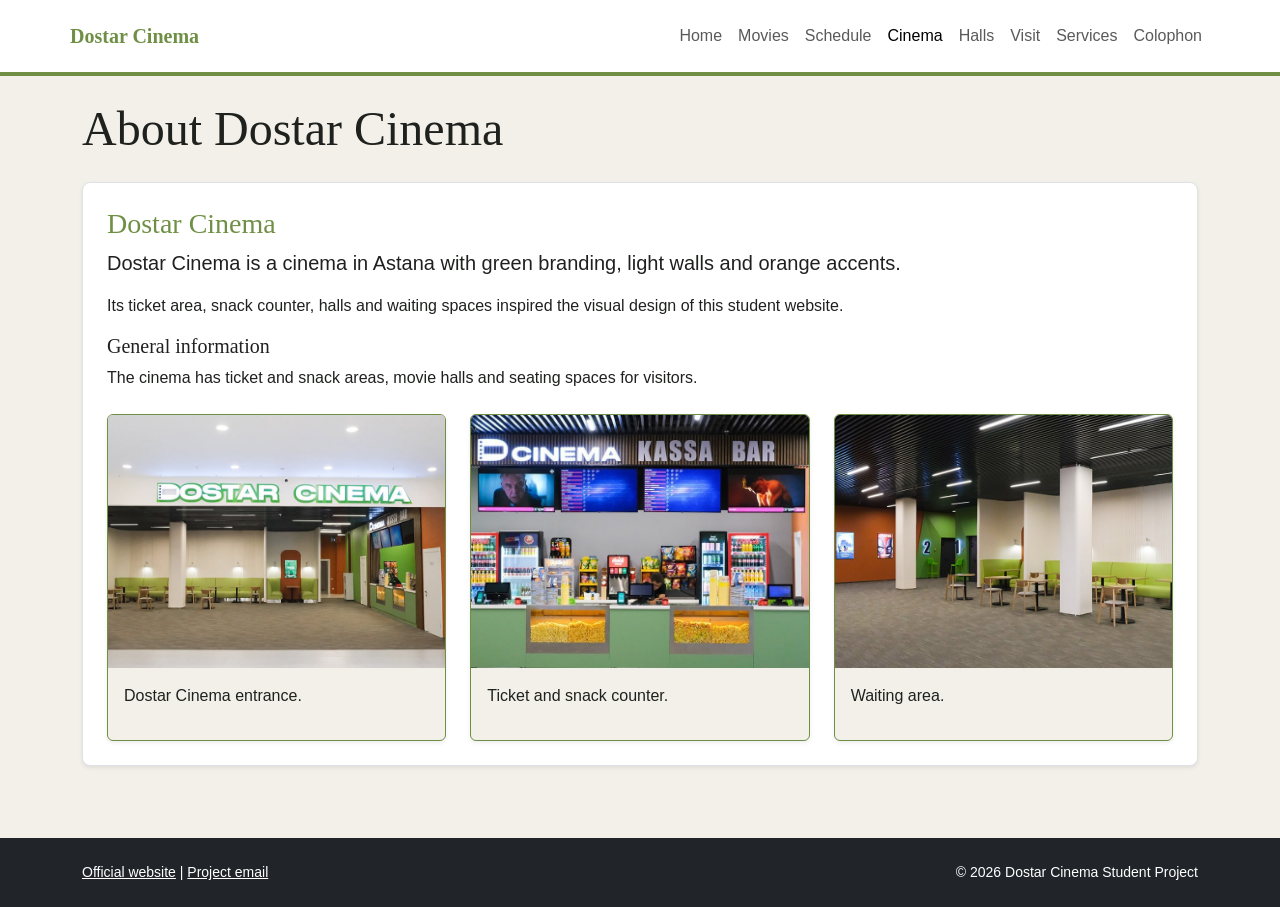
==== cinema.html @ bf2f7371 "Migrate Sandzhar pages to Bootstrap" ====
<!DOCTYPE html>
<html lang="en">
<head>
  <meta charset="UTF-8">
  <meta name="viewport" content="width=device-width, initial-scale=1.0">
  <meta name="description" content="Information about Dostar Cinema in Astana.">
  <meta name="author" content="Sandzhar">
  <title>Dostar Cinema - Cinema</title>
  <!-- Bootstrap 5.3.3 via CDN -->
  <link href="https://cdn.jsdelivr.net/npm/bootstrap@5.3.3/dist/css/bootstrap.min.css" rel="stylesheet">
  <link rel="stylesheet" href="css/base.css">
</head>
<body>
  <header class="container-fluid bg-white border-bottom border-success border-4 px-0">
    <nav class="navbar navbar-expand-lg container py-3">
      <p class="navbar-brand mb-0 text-center text-lg-start"><a class="text-success text-decoration-none fw-bold" href="index.html">Dostar Cinema</a></p>
      <button class="navbar-toggler" type="button" data-bs-toggle="collapse" data-bs-target="#site-navigation" aria-controls="site-navigation" aria-expanded="false" aria-label="Open navigation"><span class="navbar-toggler-icon"></span></button>
      <div class="collapse navbar-collapse" id="site-navigation"><ul class="navbar-nav ms-lg-auto mb-2 mb-lg-0"><li class="nav-item"><a class="nav-link" href="index.html">Home</a></li><li class="nav-item"><a class="nav-link" href="movies.html">Movies</a></li><li class="nav-item"><a class="nav-link" href="schedule.html">Schedule</a></li><li class="nav-item"><a class="nav-link active" aria-current="page" href="cinema.html">Cinema</a></li><li class="nav-item"><a class="nav-link" href="halls.html">Halls</a></li><li class="nav-item"><a class="nav-link" href="visit.html">Visit</a></li><li class="nav-item"><a class="nav-link" href="services.html">Services</a></li><li class="nav-item"><a class="nav-link" href="colophon.html">Colophon</a></li></ul></div>
    </nav>
  </header>

  <main class="container py-4">
    <h1 class="display-5 text-center text-md-start mb-4">About Dostar Cinema</h1>
    <section id="about-cinema" class="bg-white border rounded-3 shadow-sm p-4">
      <h2 class="h3 text-success">Dostar Cinema</h2>
      <p class="lead">Dostar Cinema is a cinema in Astana with green branding, light walls and orange accents.</p>
      <p>Its ticket area, snack counter, halls and waiting spaces inspired the visual design of this student website.</p>
      <article class="mb-4"><h3 class="h5">General information</h3><p class="mb-0">The cinema has ticket and snack areas, movie halls and seating spaces for visitors.</p></article>
      <div class="row g-4">
        <div class="col-12 col-md-6 col-lg-4"><figure class="card h-100 border-success shadow-sm"><img class="card-img-top" src="images/dostar-bar.jpg" alt="Dostar Cinema entrance and lobby"><figcaption class="card-body"><p class="mb-0">Dostar Cinema entrance.</p></figcaption></figure></div>
        <div class="col-12 col-md-6 col-lg-4"><figure class="card h-100 border-success shadow-sm"><img class="card-img-top" src="images/dostar-front.jpg" alt="Dostar Cinema ticket counter"><figcaption class="card-body"><p class="mb-0">Ticket and snack counter.</p></figcaption></figure></div>
        <div class="col-12 col-md-6 col-lg-4"><figure class="card h-100 border-success shadow-sm"><img class="card-img-top" src="images/dostar-lobby.jpg" alt="Dostar Cinema waiting area"><figcaption class="card-body"><p class="mb-0">Waiting area.</p></figcaption></figure></div>
      </div>
    </section>
  </main>

  <footer class="container-fluid bg-dark text-white mt-5 py-4"><div class="container text-center text-md-start"><div class="d-flex flex-column flex-md-row justify-content-between align-items-md-center gap-2"><p class="mb-0 small"><a class="text-white" href="https://dostarcinema.kz/" target="_blank" rel="noopener noreferrer">Official website</a><span class="d-none d-md-inline"> | </span><a class="text-white" href="mailto:studentproject@example.com">Project email</a></p><p class="mb-0 small">&copy; 2026 Dostar Cinema Student Project</p></div></div></footer>
  <script src="https://cdn.jsdelivr.net/npm/bootstrap@5.3.3/dist/js/bootstrap.bundle.min.js"></script>
</body>
</html>
---- css/base.css ----
:root {
  --bs-success: #6f8f45;
  --bs-success-rgb: 111, 143, 69;
  --bs-warning: #c77d39;
  --bs-warning-rgb: 199, 125, 57;
  --bs-body-bg: #f2f0e8;
  --bs-body-color: #1f211f;
  --bs-font-sans-serif: Arial, Helvetica, sans-serif;
}

h1,
h2,
h3,
.navbar-brand {
  font-family: Georgia, "Times New Roman", serif;
}

.card-img-top {
  aspect-ratio: 4 / 3;
  object-fit: cover;
}

pre {
  white-space: pre-wrap;
}
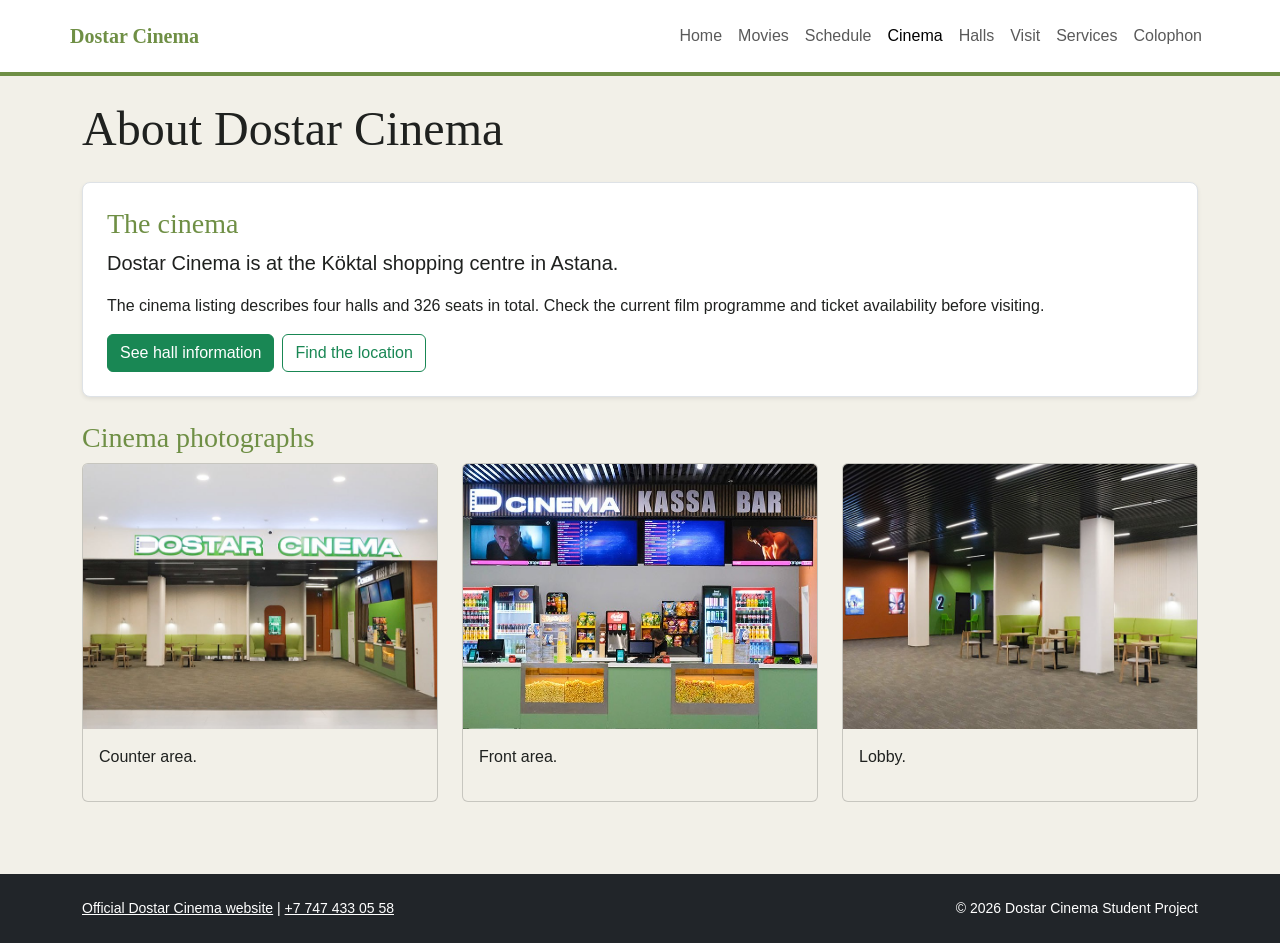
==== commit e7b3cb2d: "midterm update" ====
--- a/cinema.html
+++ b/cinema.html
@@ -9,6 +9,7 @@
   <!-- Bootstrap 5.3.3 via CDN -->
   <link href="https://cdn.jsdelivr.net/npm/bootstrap@5.3.3/dist/css/bootstrap.min.css" rel="stylesheet">
   <link rel="stylesheet" href="css/base.css">
+  <link rel="stylesheet" href="css/sandzhar.css">
 </head>
 <body>
   <header class="container-fluid bg-white border-bottom border-success border-4 px-0">
@@ -21,20 +22,37 @@
 
   <main class="container py-4">
     <h1 class="display-5 text-center text-md-start mb-4">About Dostar Cinema</h1>
-    <section id="about-cinema" class="bg-white border rounded-3 shadow-sm p-4">
-      <h2 class="h3 text-success">Dostar Cinema</h2>
-      <p class="lead">Dostar Cinema is a cinema in Astana with green branding, light walls and orange accents.</p>
-      <p>Its ticket area, snack counter, halls and waiting spaces inspired the visual design of this student website.</p>
-      <article class="mb-4"><h3 class="h5">General information</h3><p class="mb-0">The cinema has ticket and snack areas, movie halls and seating spaces for visitors.</p></article>
+    <section id="about-cinema" class="bg-white border rounded-3 shadow-sm p-4 mb-4">
+      <h2 class="h3 text-success">The cinema</h2>
+      <p class="lead">Dostar Cinema is at the Köktal shopping centre in Astana.</p>
+      <p>The cinema listing describes four halls and 326 seats in total. Check the current film programme and ticket availability before visiting.</p>
+      <div class="d-flex flex-wrap gap-2">
+        <a class="btn btn-success" href="halls.html#halls">See hall information</a>
+        <a class="btn btn-outline-success" href="visit.html#location">Find the location</a>
+      </div>
+    </section>
+    <section id="cinema-gallery">
+      <h2 class="h3 text-success">Cinema photographs</h2>
       <div class="row g-4">
-        <div class="col-12 col-md-6 col-lg-4"><figure class="card h-100 border-success shadow-sm"><img class="card-img-top" src="images/dostar-bar.jpg" alt="Dostar Cinema entrance and lobby"><figcaption class="card-body"><p class="mb-0">Dostar Cinema entrance.</p></figcaption></figure></div>
-        <div class="col-12 col-md-6 col-lg-4"><figure class="card h-100 border-success shadow-sm"><img class="card-img-top" src="images/dostar-front.jpg" alt="Dostar Cinema ticket counter"><figcaption class="card-body"><p class="mb-0">Ticket and snack counter.</p></figcaption></figure></div>
-        <div class="col-12 col-md-6 col-lg-4"><figure class="card h-100 border-success shadow-sm"><img class="card-img-top" src="images/dostar-lobby.jpg" alt="Dostar Cinema waiting area"><figcaption class="card-body"><p class="mb-0">Waiting area.</p></figcaption></figure></div>
+        <div class="col-12 col-md-6 col-lg-4"><figure class="card h-100"><img class="card-img-top" src="images/dostar-bar.jpg" alt="Dostar Cinema counter area"><figcaption class="card-body">Counter area.</figcaption></figure></div>
+        <div class="col-12 col-md-6 col-lg-4"><figure class="card h-100"><img class="card-img-top" src="images/dostar-front.jpg" alt="Dostar Cinema front area"><figcaption class="card-body">Front area.</figcaption></figure></div>
+        <div class="col-12 col-md-6 col-lg-4"><figure class="card h-100"><img class="card-img-top" src="images/dostar-lobby.jpg" alt="Dostar Cinema lobby"><figcaption class="card-body">Lobby.</figcaption></figure></div>
       </div>
     </section>
   </main>
 
-  <footer class="container-fluid bg-dark text-white mt-5 py-4"><div class="container text-center text-md-start"><div class="d-flex flex-column flex-md-row justify-content-between align-items-md-center gap-2"><p class="mb-0 small"><a class="text-white" href="https://dostarcinema.kz/" target="_blank" rel="noopener noreferrer">Official website</a><span class="d-none d-md-inline"> | </span><a class="text-white" href="mailto:studentproject@example.com">Project email</a></p><p class="mb-0 small">&copy; 2026 Dostar Cinema Student Project</p></div></div></footer>
+    <footer class="container-fluid bg-dark text-white mt-5 py-4">
+    <div class="container text-center text-md-start">
+      <div class="d-flex flex-column flex-md-row justify-content-between align-items-md-center gap-2">
+        <p class="mb-0 small">
+          <a class="text-white" href="https://dostarcinema.kz/" target="_blank" rel="noopener noreferrer">Official Dostar Cinema website</a>
+          <span class="d-none d-md-inline"> | </span>
+          <a class="text-white" href="tel:+77474330558">+7 747 433 05 58</a>
+        </p>
+        <p class="mb-0 small">&copy; 2026 Dostar Cinema Student Project</p>
+      </div>
+    </div>
+  </footer>
   <script src="https://cdn.jsdelivr.net/npm/bootstrap@5.3.3/dist/js/bootstrap.bundle.min.js"></script>
 </body>
 </html>
--- a/css/base.css
+++ b/css/base.css
@@ -8,10 +8,7 @@
   --bs-font-sans-serif: Arial, Helvetica, sans-serif;
 }
 
-h1,
-h2,
-h3,
-.navbar-brand {
+h1, h2, h3, .navbar-brand {
   font-family: Georgia, "Times New Roman", serif;
 }
 
@@ -20,6 +17,39 @@
   object-fit: cover;
 }
 
-pre {
-  white-space: pre-wrap;
+pre { white-space: pre-wrap; }
+
+.status-area {
+  padding: 0.75rem 1rem;
+  border: 1px solid var(--bs-success);
+  border-radius: 0.375rem;
+  background: #f5f8f0;
 }
+
+.is-hidden { display: none !important; }
+.is-active { color: var(--bs-success); font-weight: 700; }
+.is-selected { outline: 2px solid var(--bs-success); outline-offset: 2px; }
+.has-error { color: #842029; border-color: #dc3545 !important; }
+.is-success { color: #0f5132; border-color: var(--bs-success) !important; }
+
+/* Small page accents and form focus styles shared across the site. */
+#now-showing,
+#location {
+  border-top: 4px solid var(--bs-success) !important;
+}
+
+#booking,
+#feedback {
+  border-top: 4px solid var(--bs-warning) !important;
+}
+
+#location p,
+#services p {
+  max-width: 65ch;
+}
+
+#service-feedback-form .form-control:focus,
+#service-feedback-form .form-select:focus {
+  border-color: var(--bs-success);
+  box-shadow: 0 0 0 0.25rem rgba(var(--bs-success-rgb), 0.25);
+}
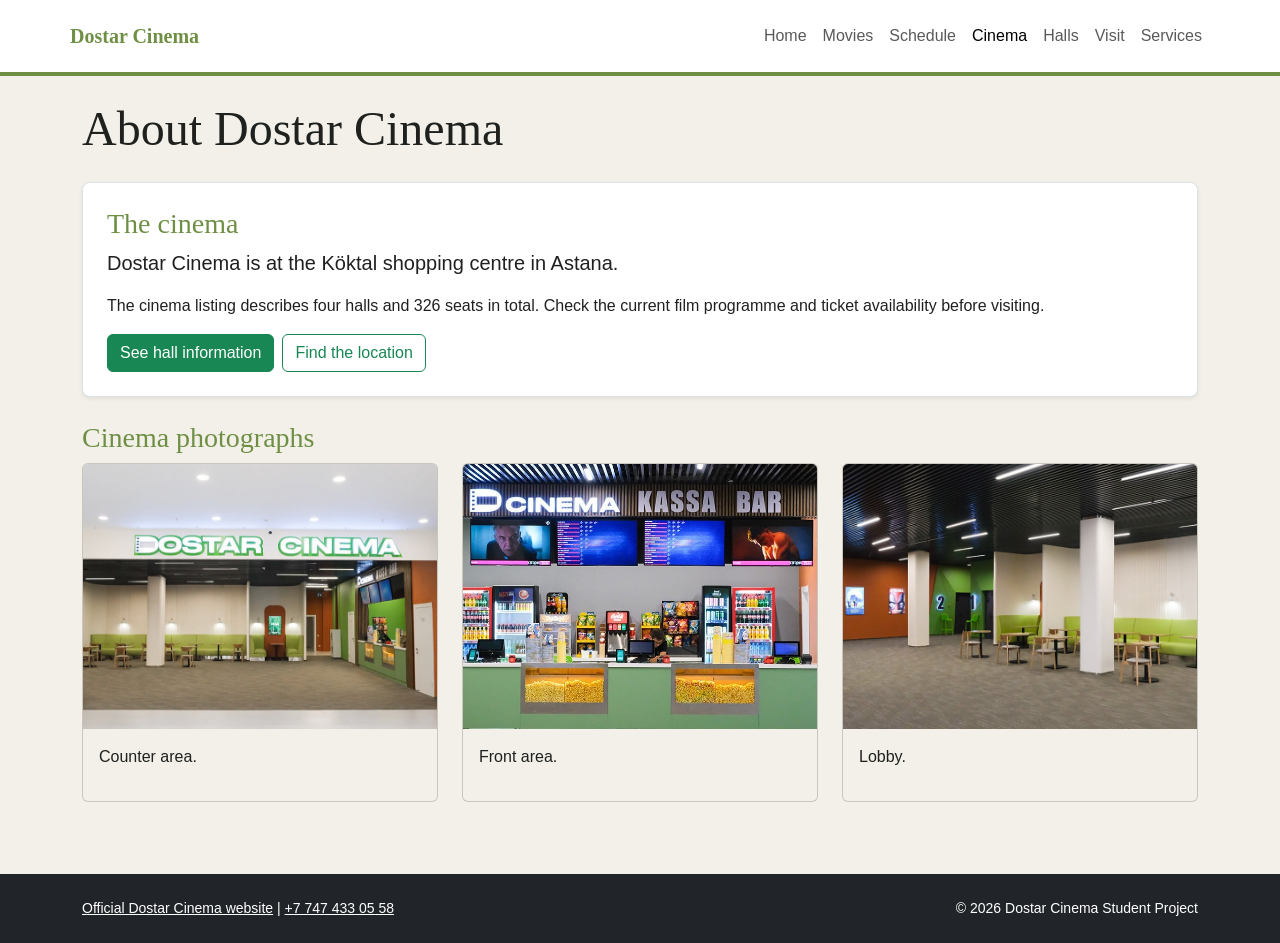
==== commit 3f39b250: "last fixes" ====
--- a/cinema.html
+++ b/cinema.html
@@ -9,14 +9,13 @@
   <!-- Bootstrap 5.3.3 via CDN -->
   <link href="https://cdn.jsdelivr.net/npm/bootstrap@5.3.3/dist/css/bootstrap.min.css" rel="stylesheet">
   <link rel="stylesheet" href="css/base.css">
-  <link rel="stylesheet" href="css/sandzhar.css">
 </head>
 <body>
   <header class="container-fluid bg-white border-bottom border-success border-4 px-0">
     <nav class="navbar navbar-expand-lg container py-3">
       <p class="navbar-brand mb-0 text-center text-lg-start"><a class="text-success text-decoration-none fw-bold" href="index.html">Dostar Cinema</a></p>
       <button class="navbar-toggler" type="button" data-bs-toggle="collapse" data-bs-target="#site-navigation" aria-controls="site-navigation" aria-expanded="false" aria-label="Open navigation"><span class="navbar-toggler-icon"></span></button>
-      <div class="collapse navbar-collapse" id="site-navigation"><ul class="navbar-nav ms-lg-auto mb-2 mb-lg-0"><li class="nav-item"><a class="nav-link" href="index.html">Home</a></li><li class="nav-item"><a class="nav-link" href="movies.html">Movies</a></li><li class="nav-item"><a class="nav-link" href="schedule.html">Schedule</a></li><li class="nav-item"><a class="nav-link active" aria-current="page" href="cinema.html">Cinema</a></li><li class="nav-item"><a class="nav-link" href="halls.html">Halls</a></li><li class="nav-item"><a class="nav-link" href="visit.html">Visit</a></li><li class="nav-item"><a class="nav-link" href="services.html">Services</a></li><li class="nav-item"><a class="nav-link" href="colophon.html">Colophon</a></li></ul></div>
+      <div class="collapse navbar-collapse" id="site-navigation"><ul class="navbar-nav ms-lg-auto mb-2 mb-lg-0"><li class="nav-item"><a class="nav-link" href="index.html">Home</a></li><li class="nav-item"><a class="nav-link" href="movies.html">Movies</a></li><li class="nav-item"><a class="nav-link" href="schedule.html">Schedule</a></li><li class="nav-item"><a class="nav-link active" aria-current="page" href="cinema.html">Cinema</a></li><li class="nav-item"><a class="nav-link" href="halls.html">Halls</a></li><li class="nav-item"><a class="nav-link" href="visit.html">Visit</a></li><li class="nav-item"><a class="nav-link" href="services.html">Services</a></li></ul></div>
     </nav>
   </header>
 
--- a/css/base.css
+++ b/css/base.css
@@ -18,6 +18,17 @@
 }
 
 pre { white-space: pre-wrap; }
+
+/* Film detail panels use Bootstrap columns and uncropped posters. */
+.movie-detail {
+  background: #f7f8f4;
+}
+
+.movie-poster {
+  width: 100%;
+  max-width: 200px;
+  height: auto;
+}
 
 .status-area {
   padding: 0.75rem 1rem;
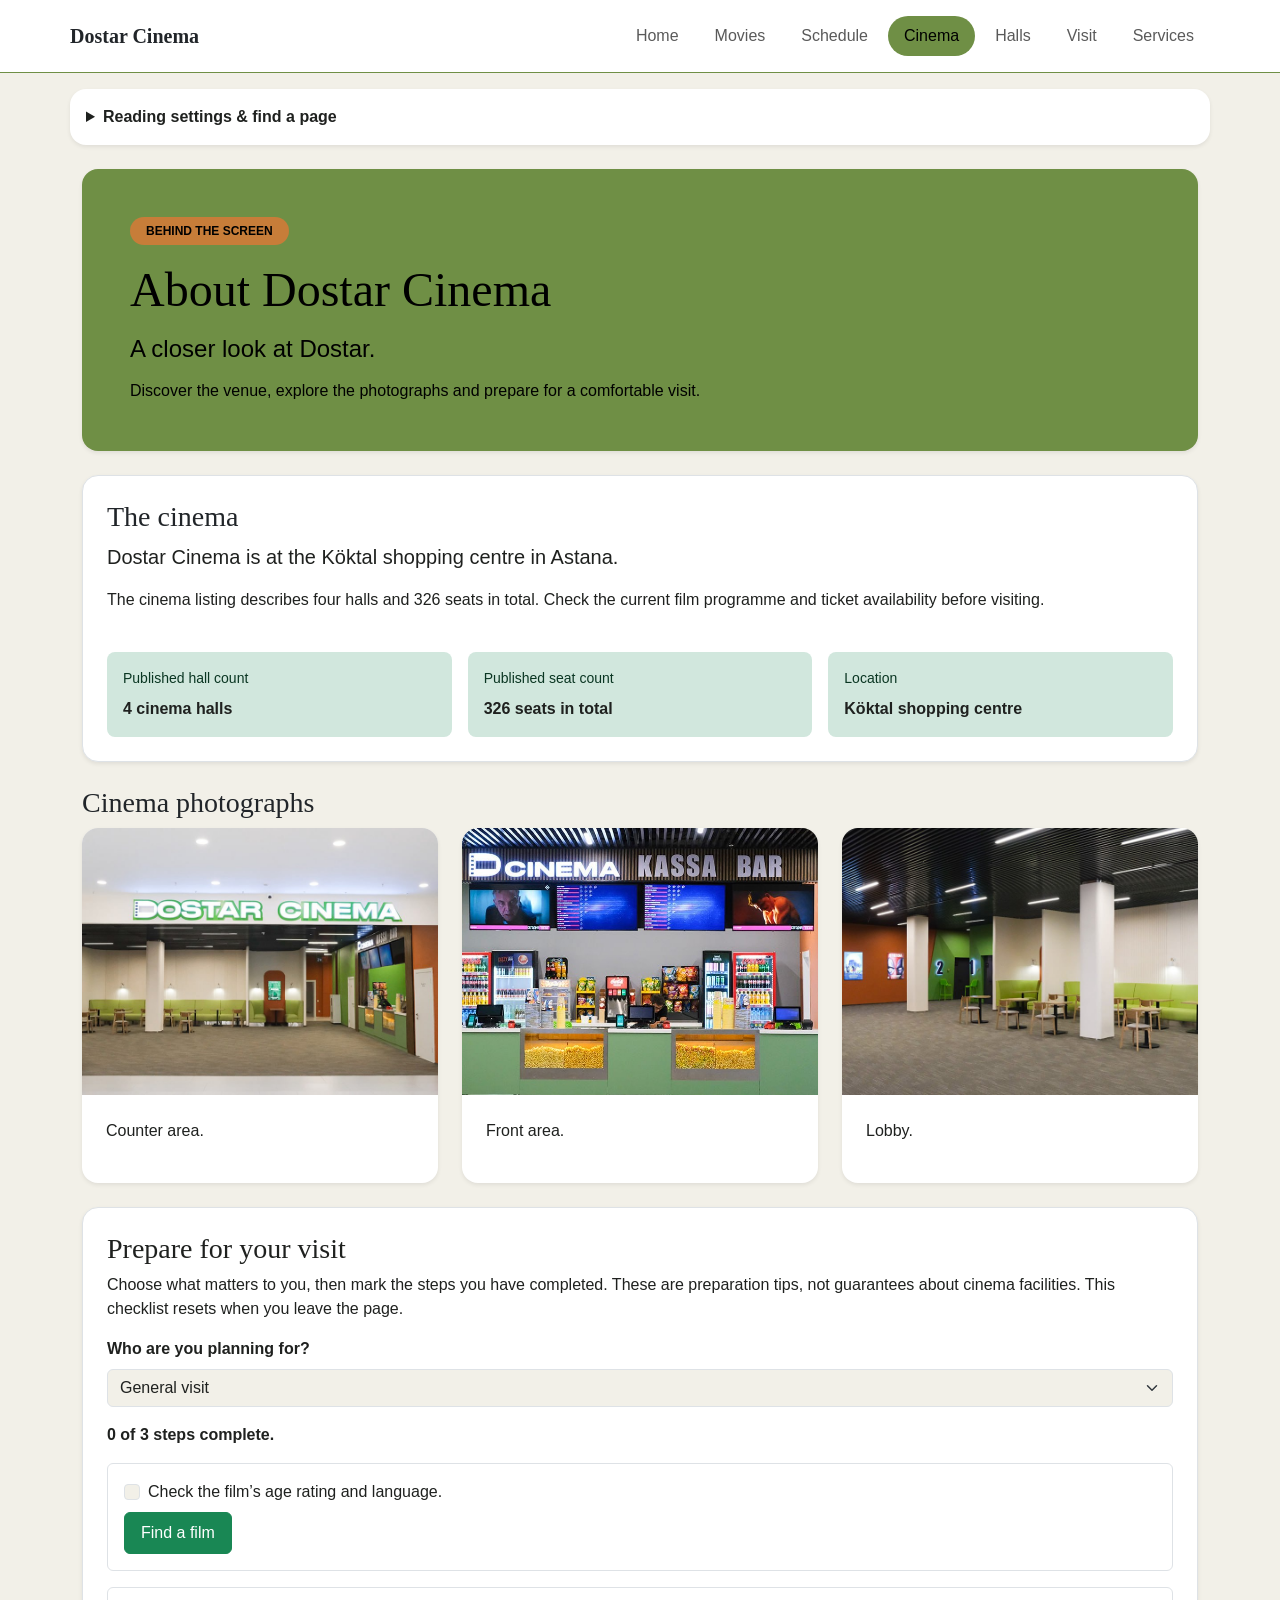
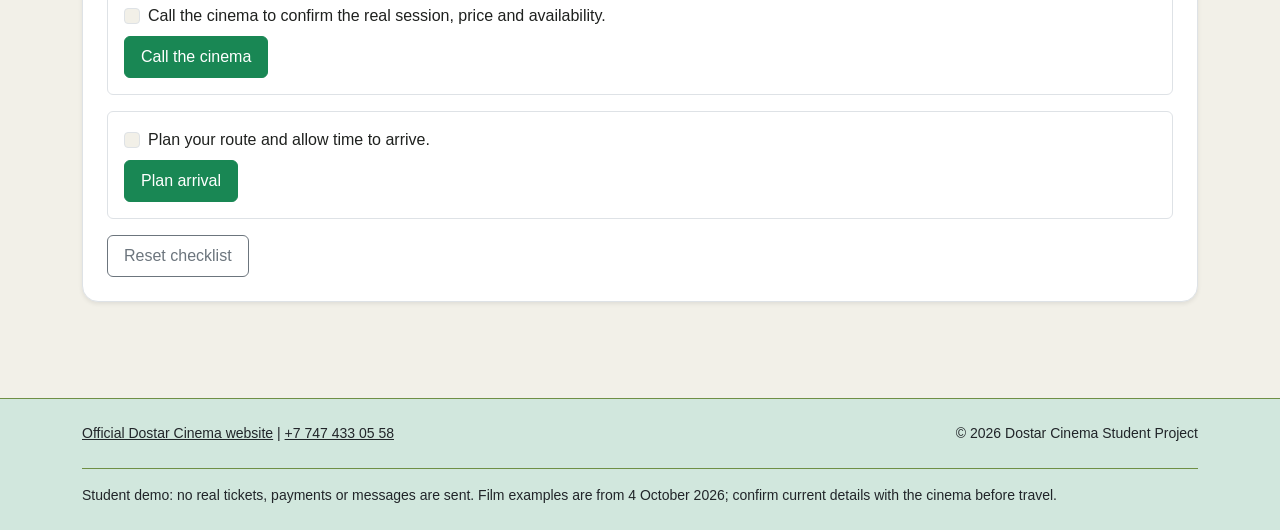
==== commit bec9ebee: "Add visitor tools reviews and project documentation" ====
--- a/cinema.html
+++ b/cinema.html
@@ -6,9 +6,11 @@
   <meta name="description" content="Information about Dostar Cinema in Astana.">
   <meta name="author" content="Sandzhar">
   <title>Dostar Cinema - Cinema</title>
-  <!-- Bootstrap 5.3.3 via CDN -->
   <link href="https://cdn.jsdelivr.net/npm/bootstrap@5.3.3/dist/css/bootstrap.min.css" rel="stylesheet">
   <link rel="stylesheet" href="css/base.css">
+  <script src="js/data.js" defer></script>
+  <script src="js/main.js" defer></script>
+  <script src="js/cinema.js" defer></script>
 </head>
 <body>
   <header class="container-fluid bg-white border-bottom border-success border-4 px-0">
@@ -27,7 +29,7 @@
       <p>The cinema listing describes four halls and 326 seats in total. Check the current film programme and ticket availability before visiting.</p>
       <div class="d-flex flex-wrap gap-2">
         <a class="btn btn-success" href="halls.html#halls">See hall information</a>
-        <a class="btn btn-outline-success" href="visit.html#location">Find the location</a>
+        <a class="btn btn-success" href="visit.html#location">Find the location</a>
       </div>
     </section>
     <section id="cinema-gallery">
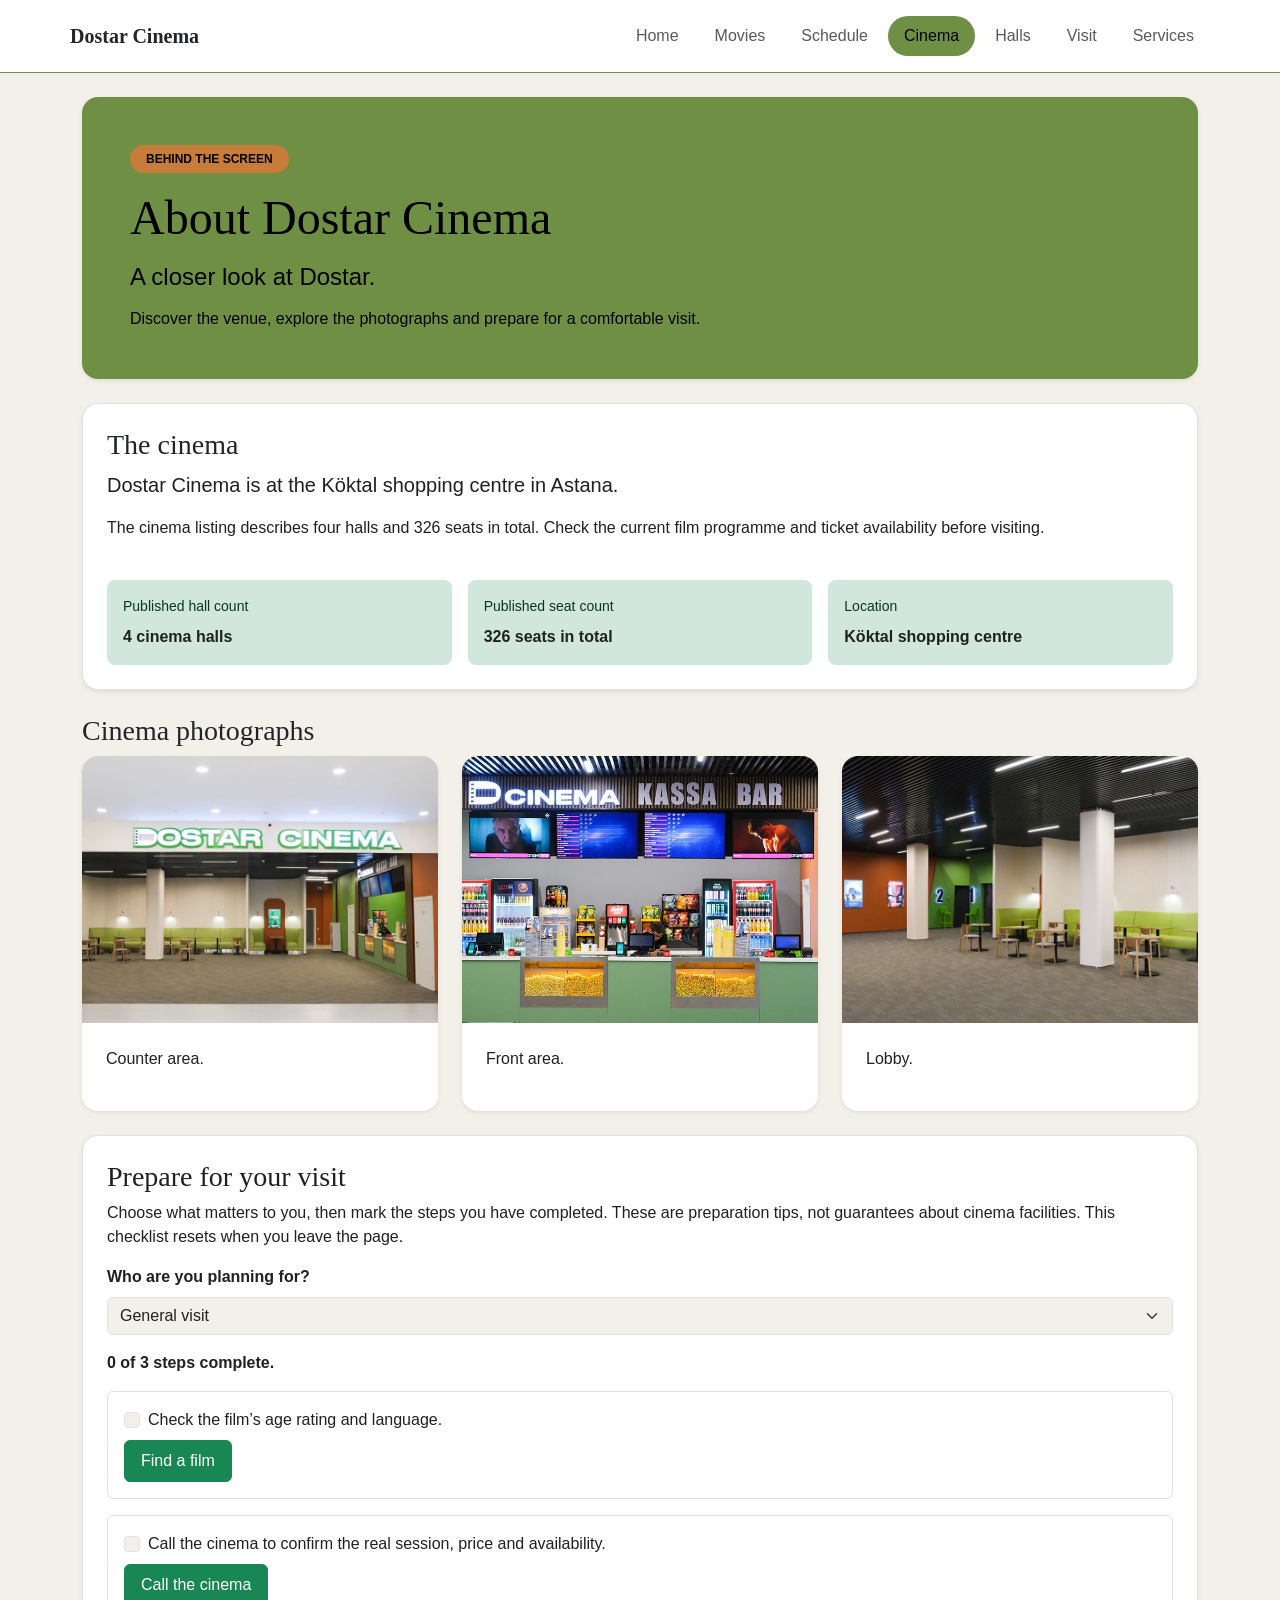
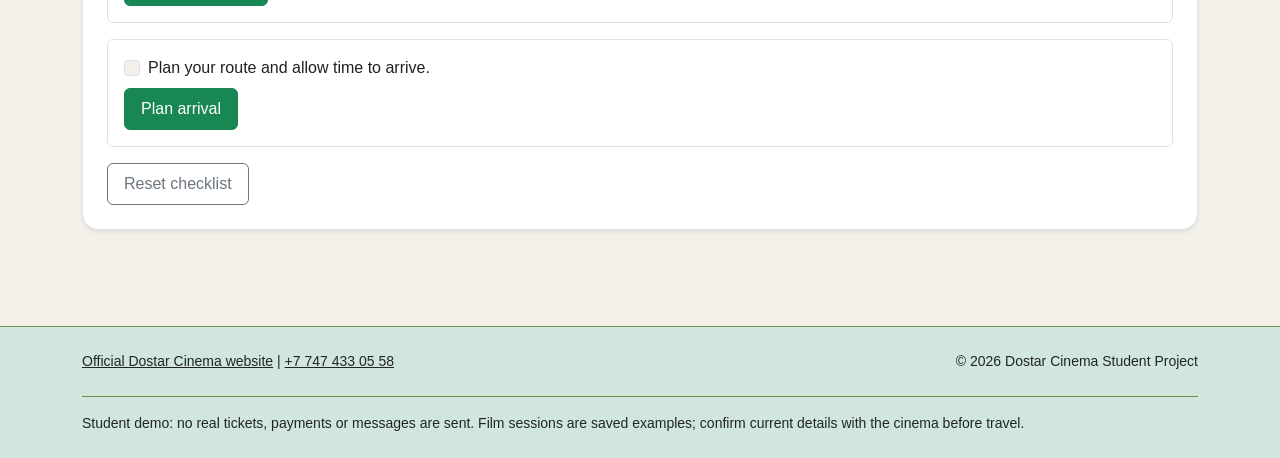
==== commit cb19d832: "Add shared jQuery controls and assignment log" ====
--- a/cinema.html
+++ b/cinema.html
@@ -10,6 +10,9 @@
   <link rel="stylesheet" href="css/base.css">
   <script src="js/data.js" defer></script>
   <script src="js/main.js" defer></script>
+  <!-- jQuery 3.7.1 applies the saved reading preference on this page. -->
+  <script src="https://code.jquery.com/jquery-3.7.1.min.js" defer></script>
+  <script src="js/jquery-reading.js" defer></script>
   <script src="js/cinema.js" defer></script>
 </head>
 <body>
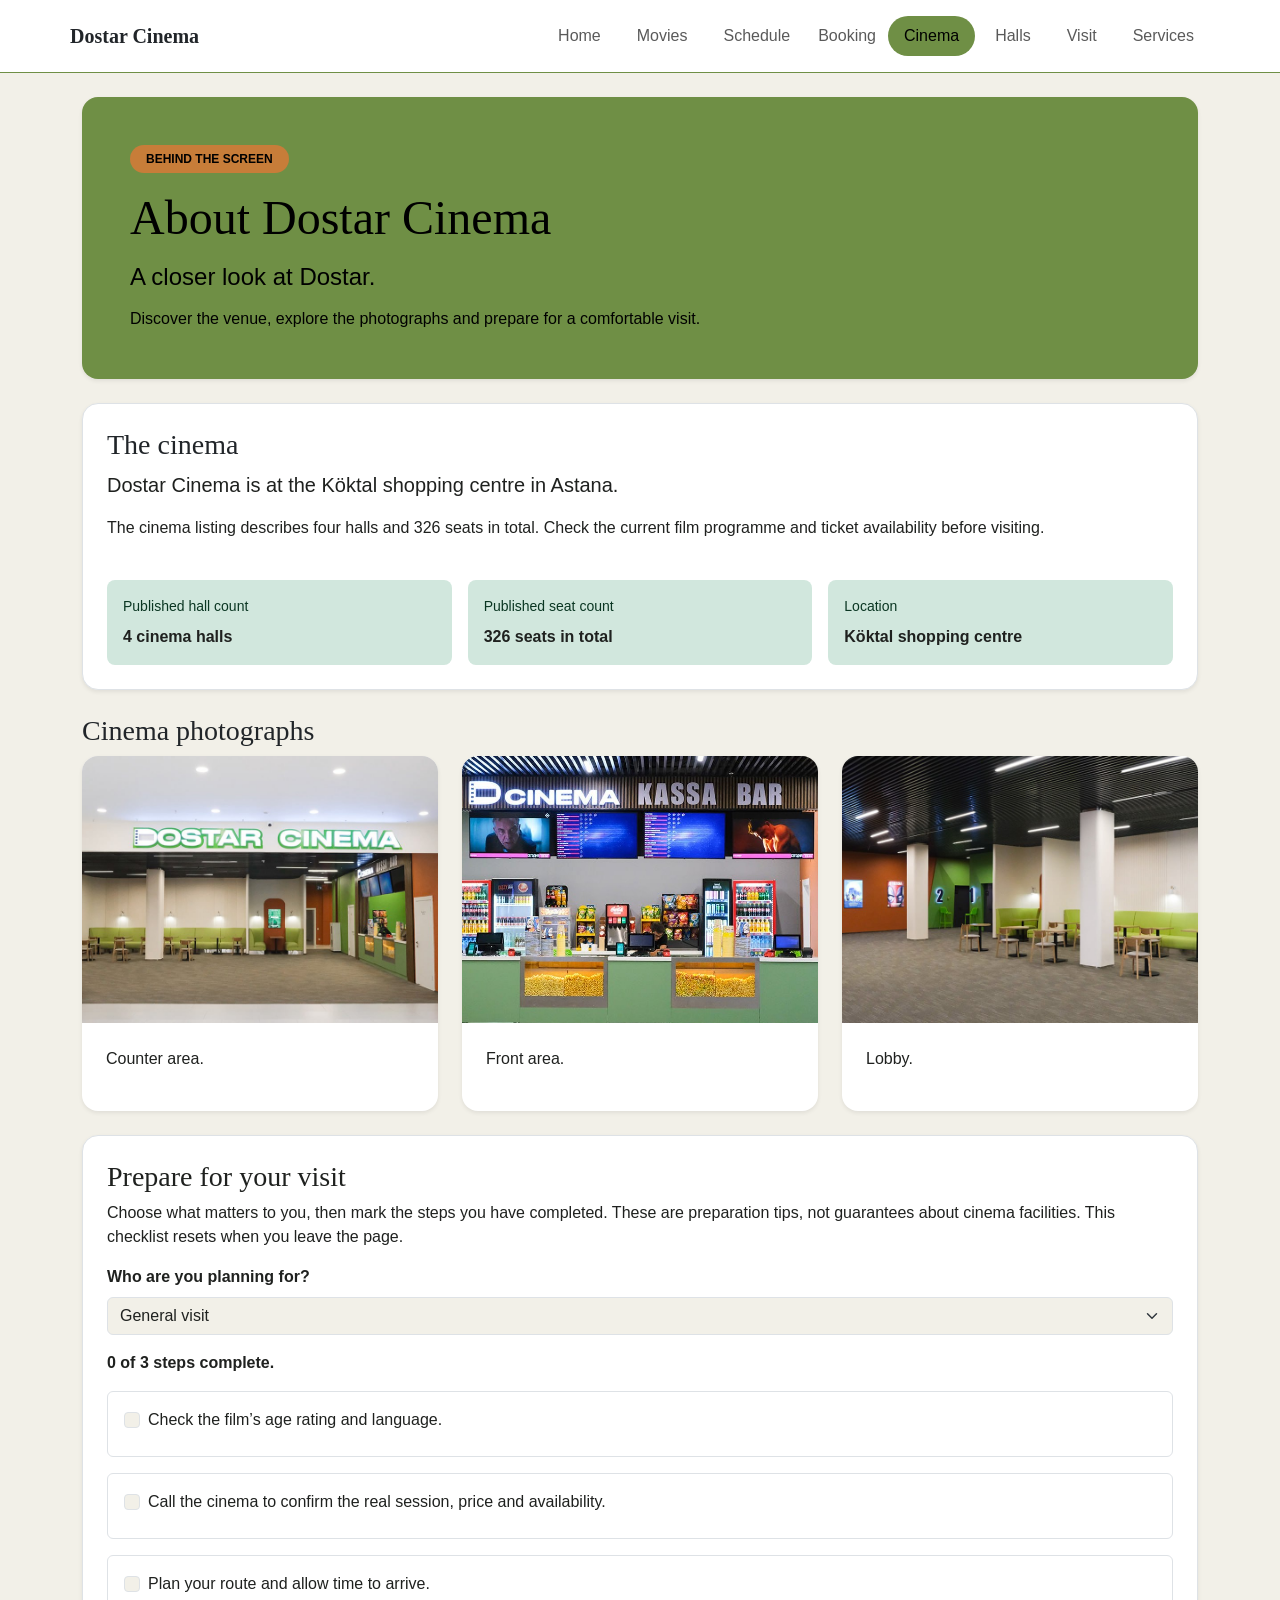
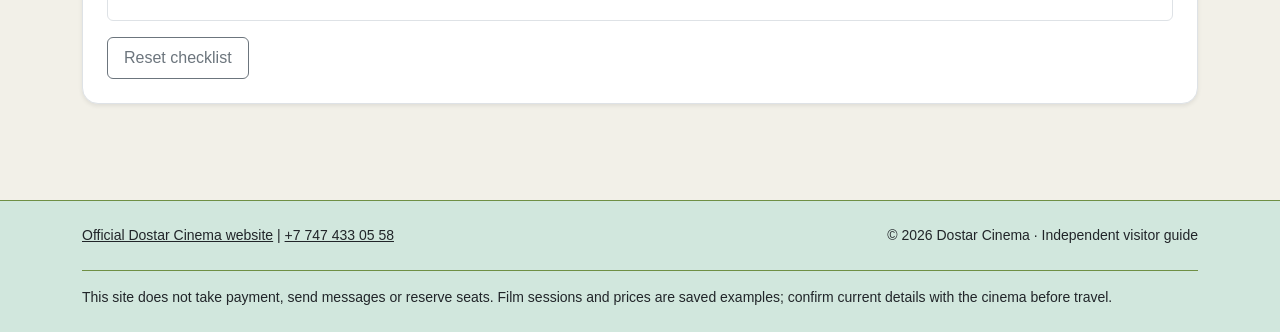
==== commit 0dcb9dbc: "fixes:removing some useless blocks and buttons,adding some functionality and design update" ====
--- a/cinema.html
+++ b/cinema.html
@@ -1,62 +1,159 @@
-<!DOCTYPE html>
+<!doctype html>
 <html lang="en">
-<head>
-  <meta charset="UTF-8">
-  <meta name="viewport" content="width=device-width, initial-scale=1.0">
-  <meta name="description" content="Information about Dostar Cinema in Astana.">
-  <meta name="author" content="Sandzhar">
-  <title>Dostar Cinema - Cinema</title>
-  <link href="https://cdn.jsdelivr.net/npm/bootstrap@5.3.3/dist/css/bootstrap.min.css" rel="stylesheet">
-  <link rel="stylesheet" href="css/base.css">
-  <script src="js/data.js" defer></script>
-  <script src="js/main.js" defer></script>
-  <!-- jQuery 3.7.1 applies the saved reading preference on this page. -->
-  <script src="https://code.jquery.com/jquery-3.7.1.min.js" defer></script>
-  <script src="js/jquery-reading.js" defer></script>
-  <script src="js/cinema.js" defer></script>
-</head>
-<body>
-  <header class="container-fluid bg-white border-bottom border-success border-4 px-0">
-    <nav class="navbar navbar-expand-lg container py-3">
-      <p class="navbar-brand mb-0 text-center text-lg-start"><a class="text-success text-decoration-none fw-bold" href="index.html">Dostar Cinema</a></p>
-      <button class="navbar-toggler" type="button" data-bs-toggle="collapse" data-bs-target="#site-navigation" aria-controls="site-navigation" aria-expanded="false" aria-label="Open navigation"><span class="navbar-toggler-icon"></span></button>
-      <div class="collapse navbar-collapse" id="site-navigation"><ul class="navbar-nav ms-lg-auto mb-2 mb-lg-0"><li class="nav-item"><a class="nav-link" href="index.html">Home</a></li><li class="nav-item"><a class="nav-link" href="movies.html">Movies</a></li><li class="nav-item"><a class="nav-link" href="schedule.html">Schedule</a></li><li class="nav-item"><a class="nav-link active" aria-current="page" href="cinema.html">Cinema</a></li><li class="nav-item"><a class="nav-link" href="halls.html">Halls</a></li><li class="nav-item"><a class="nav-link" href="visit.html">Visit</a></li><li class="nav-item"><a class="nav-link" href="services.html">Services</a></li></ul></div>
-    </nav>
-  </header>
+  <head>
+    <meta charset="UTF-8" />
+    <meta name="viewport" content="width=device-width, initial-scale=1.0" />
+    <meta
+      name="description"
+      content="Information about Dostar Cinema in Astana."
+    />
+    <meta name="author" content="Sandzhar" />
+    <title>Dostar Cinema - Cinema</title>
+    <link
+      href="https://cdn.jsdelivr.net/npm/bootstrap@5.3.3/dist/css/bootstrap.min.css"
+      rel="stylesheet"
+    />
+    <link rel="stylesheet" href="css/base.css" />
+    <script src="js/data.js" defer></script>
+    <script src="js/main.js" defer></script>
+    <!-- jQuery 3.7.1 applies the saved reading preference on this page. -->
+    <script src="https://code.jquery.com/jquery-3.7.1.min.js" defer></script>
+    <script src="js/jquery-reading.js" defer></script>
+    <script src="js/cinema.js" defer></script>
+  </head>
+  <body>
+    <header
+      class="container-fluid bg-white border-bottom border-success border-4 px-0"
+    >
+      <nav class="navbar navbar-expand-lg container py-3">
+        <p class="navbar-brand mb-0 text-center text-lg-start">
+          <a class="text-success text-decoration-none fw-bold" href="index.html"
+            >Dostar Cinema</a
+          >
+        </p>
+        <button
+          class="navbar-toggler"
+          type="button"
+          data-bs-toggle="collapse"
+          data-bs-target="#site-navigation"
+          aria-controls="site-navigation"
+          aria-expanded="false"
+          aria-label="Open navigation"
+        >
+          <span class="navbar-toggler-icon"></span>
+        </button>
+        <div class="collapse navbar-collapse" id="site-navigation">
+          <ul class="navbar-nav ms-lg-auto mb-2 mb-lg-0">
+            <li class="nav-item">
+              <a class="nav-link" href="index.html">Home</a>
+            </li>
+            <li class="nav-item">
+              <a class="nav-link" href="movies.html">Movies</a>
+            </li>
+            <li class="nav-item">
+              <a class="nav-link" href="schedule.html">Schedule</a>
+            </li>
+            <li class="nav-item">
+              <a class="nav-link active" aria-current="page" href="cinema.html"
+                >Cinema</a
+              >
+            </li>
+            <li class="nav-item">
+              <a class="nav-link" href="halls.html">Halls</a>
+            </li>
+            <li class="nav-item">
+              <a class="nav-link" href="visit.html">Visit</a>
+            </li>
+            <li class="nav-item">
+              <a class="nav-link" href="services.html">Services</a>
+            </li>
+          </ul>
+        </div>
+      </nav>
+    </header>
 
-  <main class="container py-4">
-    <h1 class="display-5 text-center text-md-start mb-4">About Dostar Cinema</h1>
-    <section id="about-cinema" class="bg-white border rounded-3 shadow-sm p-4 mb-4">
-      <h2 class="h3 text-success">The cinema</h2>
-      <p class="lead">Dostar Cinema is at the Köktal shopping centre in Astana.</p>
-      <p>The cinema listing describes four halls and 326 seats in total. Check the current film programme and ticket availability before visiting.</p>
-      <div class="d-flex flex-wrap gap-2">
-        <a class="btn btn-success" href="halls.html#halls">See hall information</a>
-        <a class="btn btn-success" href="visit.html#location">Find the location</a>
-      </div>
-    </section>
-    <section id="cinema-gallery">
-      <h2 class="h3 text-success">Cinema photographs</h2>
-      <div class="row g-4">
-        <div class="col-12 col-md-6 col-lg-4"><figure class="card h-100"><img class="card-img-top" src="images/dostar-bar.jpg" alt="Dostar Cinema counter area"><figcaption class="card-body">Counter area.</figcaption></figure></div>
-        <div class="col-12 col-md-6 col-lg-4"><figure class="card h-100"><img class="card-img-top" src="images/dostar-front.jpg" alt="Dostar Cinema front area"><figcaption class="card-body">Front area.</figcaption></figure></div>
-        <div class="col-12 col-md-6 col-lg-4"><figure class="card h-100"><img class="card-img-top" src="images/dostar-lobby.jpg" alt="Dostar Cinema lobby"><figcaption class="card-body">Lobby.</figcaption></figure></div>
-      </div>
-    </section>
-  </main>
+    <main class="container py-4">
+      <h1 class="display-5 text-center text-md-start mb-4">
+        About Dostar Cinema
+      </h1>
+      <section
+        id="about-cinema"
+        class="bg-white border rounded-3 shadow-sm p-4 mb-4"
+      >
+        <h2 class="h3 text-success">The cinema</h2>
+        <p class="lead">
+          Dostar Cinema is at the Köktal shopping centre in Astana.
+        </p>
+        <p>
+          The cinema listing describes four halls and 326 seats in total. Check
+          the current film programme and ticket availability before visiting.
+        </p>
+        <div class="d-flex flex-wrap gap-2">
+          <a class="btn btn-success" href="halls.html#halls"
+            >See hall information</a
+          >
+          <a class="btn btn-success" href="visit.html#location"
+            >Find the location</a
+          >
+        </div>
+      </section>
+      <section id="cinema-gallery">
+        <h2 class="h3 text-success">Cinema photographs</h2>
+        <div class="row g-4">
+          <div class="col-12 col-md-6 col-lg-4">
+            <figure class="card h-100">
+              <img
+                class="card-img-top"
+                src="images/dostar-bar.jpg"
+                alt="Dostar Cinema counter area"
+              />
+              <figcaption class="card-body">Counter area.</figcaption>
+            </figure>
+          </div>
+          <div class="col-12 col-md-6 col-lg-4">
+            <figure class="card h-100">
+              <img
+                class="card-img-top"
+                src="images/dostar-front.jpg"
+                alt="Dostar Cinema front area"
+              />
+              <figcaption class="card-body">Front area.</figcaption>
+            </figure>
+          </div>
+          <div class="col-12 col-md-6 col-lg-4">
+            <figure class="card h-100">
+              <img
+                class="card-img-top"
+                src="images/dostar-lobby.jpg"
+                alt="Dostar Cinema lobby"
+              />
+              <figcaption class="card-body">Lobby.</figcaption>
+            </figure>
+          </div>
+        </div>
+      </section>
+    </main>
 
     <footer class="container-fluid bg-dark text-white mt-5 py-4">
-    <div class="container text-center text-md-start">
-      <div class="d-flex flex-column flex-md-row justify-content-between align-items-md-center gap-2">
-        <p class="mb-0 small">
-          <a class="text-white" href="https://dostarcinema.kz/" target="_blank" rel="noopener noreferrer">Official Dostar Cinema website</a>
-          <span class="d-none d-md-inline"> | </span>
-          <a class="text-white" href="tel:+77474330558">+7 747 433 05 58</a>
-        </p>
-        <p class="mb-0 small">&copy; 2026 Dostar Cinema Student Project</p>
+      <div class="container text-center text-md-start">
+        <div
+          class="d-flex flex-column flex-md-row justify-content-between align-items-md-center gap-2"
+        >
+          <p class="mb-0 small">
+            <a
+              class="text-white"
+              href="https://dostarcinema.kz/"
+              target="_blank"
+              rel="noopener noreferrer"
+              >Official Dostar Cinema website</a
+            >
+            <span class="d-none d-md-inline"> | </span>
+            <a class="text-white" href="tel:+77474330558">+7 747 433 05 58</a>
+          </p>
+          <p class="mb-0 small">&copy; 2026 Dostar Cinema Student Project</p>
+        </div>
       </div>
-    </div>
-  </footer>
-  <script src="https://cdn.jsdelivr.net/npm/bootstrap@5.3.3/dist/js/bootstrap.bundle.min.js"></script>
-</body>
+    </footer>
+    <script src="https://cdn.jsdelivr.net/npm/bootstrap@5.3.3/dist/js/bootstrap.bundle.min.js"></script>
+  </body>
 </html>
--- a/css/base.css
+++ b/css/base.css
@@ -8,8 +8,11 @@
   --bs-font-sans-serif: Arial, Helvetica, sans-serif;
 }
 
-h1, h2, h3, .navbar-brand {
-  font-family: Georgia, "Times New Roman", serif;
+h1,
+h2,
+h3,
+.navbar-brand {
+  font-family: Georgia, 'Times New Roman', serif;
 }
 
 .card-img-top {
@@ -17,7 +20,9 @@
   object-fit: cover;
 }
 
-pre { white-space: pre-wrap; }
+pre {
+  white-space: pre-wrap;
+}
 
 /* Film detail panels use Bootstrap columns and uncropped posters. */
 .movie-detail {
@@ -37,11 +42,25 @@
   background: #f5f8f0;
 }
 
-.is-hidden { display: none !important; }
-.is-active { color: var(--bs-success); font-weight: 700; }
-.is-selected { outline: 2px solid var(--bs-success); outline-offset: 2px; }
-.has-error { color: #842029; border-color: #dc3545 !important; }
-.is-success { color: #0f5132; border-color: var(--bs-success) !important; }
+.is-hidden {
+  display: none !important;
+}
+.is-active {
+  color: var(--bs-success);
+  font-weight: 700;
+}
+.is-selected {
+  outline: 2px solid var(--bs-success);
+  outline-offset: 2px;
+}
+.has-error {
+  color: #842029;
+  border-color: #dc3545 !important;
+}
+.is-success {
+  color: #0f5132;
+  border-color: var(--bs-success) !important;
+}
 
 /* Small page accents and form focus styles shared across the site. */
 #now-showing,
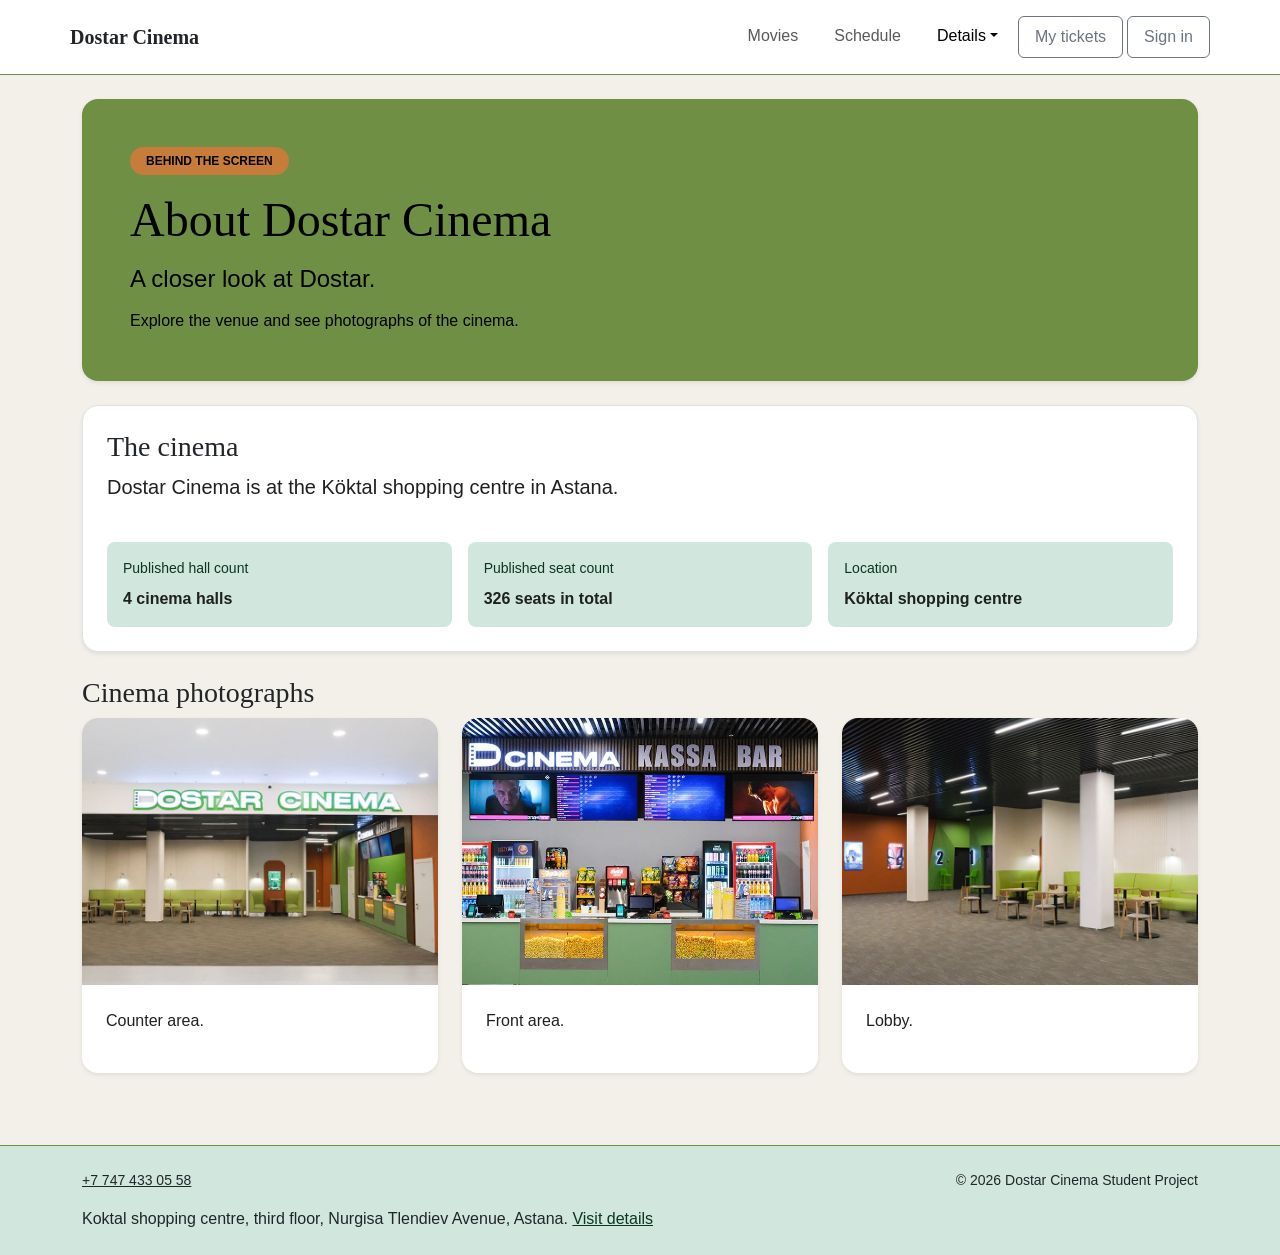
==== commit e77800fc: "Publish tested Endterm version" ====
--- a/cinema.html
+++ b/cinema.html
@@ -1,159 +1,60 @@
-<!doctype html>
+<!DOCTYPE html>
 <html lang="en">
-  <head>
-    <meta charset="UTF-8" />
-    <meta name="viewport" content="width=device-width, initial-scale=1.0" />
-    <meta
-      name="description"
-      content="Information about Dostar Cinema in Astana."
-    />
-    <meta name="author" content="Sandzhar" />
-    <title>Dostar Cinema - Cinema</title>
-    <link
-      href="https://cdn.jsdelivr.net/npm/bootstrap@5.3.3/dist/css/bootstrap.min.css"
-      rel="stylesheet"
-    />
-    <link rel="stylesheet" href="css/base.css" />
-    <script src="js/data.js" defer></script>
-    <script src="js/main.js" defer></script>
-    <!-- jQuery 3.7.1 applies the saved reading preference on this page. -->
-    <script src="https://code.jquery.com/jquery-3.7.1.min.js" defer></script>
-    <script src="js/jquery-reading.js" defer></script>
-    <script src="js/cinema.js" defer></script>
-  </head>
-  <body>
-    <header
-      class="container-fluid bg-white border-bottom border-success border-4 px-0"
-    >
-      <nav class="navbar navbar-expand-lg container py-3">
-        <p class="navbar-brand mb-0 text-center text-lg-start">
-          <a class="text-success text-decoration-none fw-bold" href="index.html"
-            >Dostar Cinema</a
-          >
-        </p>
-        <button
-          class="navbar-toggler"
-          type="button"
-          data-bs-toggle="collapse"
-          data-bs-target="#site-navigation"
-          aria-controls="site-navigation"
-          aria-expanded="false"
-          aria-label="Open navigation"
-        >
-          <span class="navbar-toggler-icon"></span>
-        </button>
-        <div class="collapse navbar-collapse" id="site-navigation">
-          <ul class="navbar-nav ms-lg-auto mb-2 mb-lg-0">
-            <li class="nav-item">
-              <a class="nav-link" href="index.html">Home</a>
-            </li>
-            <li class="nav-item">
-              <a class="nav-link" href="movies.html">Movies</a>
-            </li>
-            <li class="nav-item">
-              <a class="nav-link" href="schedule.html">Schedule</a>
-            </li>
-            <li class="nav-item">
-              <a class="nav-link active" aria-current="page" href="cinema.html"
-                >Cinema</a
-              >
-            </li>
-            <li class="nav-item">
-              <a class="nav-link" href="halls.html">Halls</a>
-            </li>
-            <li class="nav-item">
-              <a class="nav-link" href="visit.html">Visit</a>
-            </li>
-            <li class="nav-item">
-              <a class="nav-link" href="services.html">Services</a>
-            </li>
-          </ul>
-        </div>
-      </nav>
-    </header>
+<head>
+  <meta charset="UTF-8">
+  <meta name="viewport" content="width=device-width, initial-scale=1.0">
+  <meta name="description" content="Information about Dostar Cinema in Astana.">
+  <meta name="author" content="Sandzhar">
+  <title>Dostar Cinema - Cinema</title>
+  <link href="https://cdn.jsdelivr.net/npm/bootstrap@5.3.3/dist/css/bootstrap.min.css" rel="stylesheet">
+  <link rel="stylesheet" href="css/base.css">
+  <script src="js/data.js" defer></script>
+  <script src="js/main.js" defer></script>
+  <!-- jQuery 3.7.1 applies the saved reading preference on this page. -->
+  <script src="https://code.jquery.com/jquery-3.7.1.min.js" defer></script>
+  <script src="js/jquery-reading.js" defer></script>
+</head>
+<body>
+  <header class="container-fluid bg-white border-bottom border-success border-4 px-0">
+    <nav class="navbar navbar-expand-lg container py-3">
+      <p class="navbar-brand mb-0 text-center text-lg-start"><a class="text-success text-decoration-none fw-bold" href="index.html">Dostar Cinema</a></p>
+      <button class="navbar-toggler" type="button" data-bs-toggle="collapse" data-bs-target="#site-navigation" aria-controls="site-navigation" aria-expanded="false" aria-label="Open navigation"><span class="navbar-toggler-icon"></span></button>
+      <div class="collapse navbar-collapse" id="site-navigation"><ul class="navbar-nav ms-lg-auto mb-2 mb-lg-0"><li class="nav-item"><a class="nav-link" href="index.html">Home</a></li><li class="nav-item"><a class="nav-link" href="movies.html">Movies</a></li><li class="nav-item"><a class="nav-link" href="schedule.html">Schedule</a></li><li class="nav-item"><a class="nav-link active" aria-current="page" href="cinema.html">Cinema</a></li><li class="nav-item"><a class="nav-link" href="visit.html">Visit</a></li><li class="nav-item"><a class="nav-link" href="services.html">Services</a></li></ul></div>
+    </nav>
+  </header>
 
-    <main class="container py-4">
-      <h1 class="display-5 text-center text-md-start mb-4">
-        About Dostar Cinema
-      </h1>
-      <section
-        id="about-cinema"
-        class="bg-white border rounded-3 shadow-sm p-4 mb-4"
-      >
-        <h2 class="h3 text-success">The cinema</h2>
-        <p class="lead">
-          Dostar Cinema is at the Köktal shopping centre in Astana.
-        </p>
-        <p>
-          The cinema listing describes four halls and 326 seats in total. Check
-          the current film programme and ticket availability before visiting.
-        </p>
-        <div class="d-flex flex-wrap gap-2">
-          <a class="btn btn-success" href="halls.html#halls"
-            >See hall information</a
-          >
-          <a class="btn btn-success" href="visit.html#location"
-            >Find the location</a
-          >
-        </div>
-      </section>
-      <section id="cinema-gallery">
-        <h2 class="h3 text-success">Cinema photographs</h2>
-        <div class="row g-4">
-          <div class="col-12 col-md-6 col-lg-4">
-            <figure class="card h-100">
-              <img
-                class="card-img-top"
-                src="images/dostar-bar.jpg"
-                alt="Dostar Cinema counter area"
-              />
-              <figcaption class="card-body">Counter area.</figcaption>
-            </figure>
-          </div>
-          <div class="col-12 col-md-6 col-lg-4">
-            <figure class="card h-100">
-              <img
-                class="card-img-top"
-                src="images/dostar-front.jpg"
-                alt="Dostar Cinema front area"
-              />
-              <figcaption class="card-body">Front area.</figcaption>
-            </figure>
-          </div>
-          <div class="col-12 col-md-6 col-lg-4">
-            <figure class="card h-100">
-              <img
-                class="card-img-top"
-                src="images/dostar-lobby.jpg"
-                alt="Dostar Cinema lobby"
-              />
-              <figcaption class="card-body">Lobby.</figcaption>
-            </figure>
-          </div>
-        </div>
-      </section>
-    </main>
+  <main class="container py-4">
+    <h1 class="display-5 text-center text-md-start mb-4">About Dostar Cinema</h1>
+    <section id="about-cinema" class="bg-white border rounded-3 shadow-sm p-4 mb-4">
+      <h2 class="h3 text-success">The cinema</h2>
+      <p class="lead">Dostar Cinema is at the Köktal shopping centre in Astana.</p>
+      <p>The cinema listing describes four halls and 326 seats in total. Check the current film programme and ticket availability before visiting.</p>
+      <div class="d-flex flex-wrap gap-2">
+        <a class="btn btn-success" href="visit.html#location">Find the location</a>
+      </div>
+    </section>
+    <section id="cinema-gallery">
+      <h2 class="h3 text-success">Cinema photographs</h2>
+      <div class="row g-4">
+        <div class="col-12 col-md-6 col-lg-4"><figure class="card h-100"><img class="card-img-top" src="images/dostar-bar.jpg" alt="Dostar Cinema counter area"><figcaption class="card-body">Counter area.</figcaption></figure></div>
+        <div class="col-12 col-md-6 col-lg-4"><figure class="card h-100"><img class="card-img-top" src="images/dostar-front.jpg" alt="Dostar Cinema front area"><figcaption class="card-body">Front area.</figcaption></figure></div>
+        <div class="col-12 col-md-6 col-lg-4"><figure class="card h-100"><img class="card-img-top" src="images/dostar-lobby.jpg" alt="Dostar Cinema lobby"><figcaption class="card-body">Lobby.</figcaption></figure></div>
+      </div>
+    </section>
+  </main>
 
     <footer class="container-fluid bg-dark text-white mt-5 py-4">
-      <div class="container text-center text-md-start">
-        <div
-          class="d-flex flex-column flex-md-row justify-content-between align-items-md-center gap-2"
-        >
-          <p class="mb-0 small">
-            <a
-              class="text-white"
-              href="https://dostarcinema.kz/"
-              target="_blank"
-              rel="noopener noreferrer"
-              >Official Dostar Cinema website</a
-            >
-            <span class="d-none d-md-inline"> | </span>
-            <a class="text-white" href="tel:+77474330558">+7 747 433 05 58</a>
-          </p>
-          <p class="mb-0 small">&copy; 2026 Dostar Cinema Student Project</p>
-        </div>
+    <div class="container text-center text-md-start">
+      <div class="d-flex flex-column flex-md-row justify-content-between align-items-md-center gap-2">
+        <p class="mb-0 small">
+          <a class="text-white" href="https://dostarcinema.kz/" target="_blank" rel="noopener noreferrer">Official Dostar Cinema website</a>
+          <span class="d-none d-md-inline"> | </span>
+          <a class="text-white" href="tel:+77474330558">+7 747 433 05 58</a>
+        </p>
+        <p class="mb-0 small">&copy; 2026 Dostar Cinema Student Project</p>
       </div>
-    </footer>
-    <script src="https://cdn.jsdelivr.net/npm/bootstrap@5.3.3/dist/js/bootstrap.bundle.min.js"></script>
-  </body>
+    </div>
+  </footer>
+  <script src="https://cdn.jsdelivr.net/npm/bootstrap@5.3.3/dist/js/bootstrap.bundle.min.js"></script>
+</body>
 </html>
--- a/css/base.css
+++ b/css/base.css
@@ -8,11 +8,8 @@
   --bs-font-sans-serif: Arial, Helvetica, sans-serif;
 }
 
-h1,
-h2,
-h3,
-.navbar-brand {
-  font-family: Georgia, 'Times New Roman', serif;
+h1, h2, h3, .navbar-brand {
+  font-family: Georgia, "Times New Roman", serif;
 }
 
 .card-img-top {
@@ -20,9 +17,7 @@
   object-fit: cover;
 }
 
-pre {
-  white-space: pre-wrap;
-}
+pre { white-space: pre-wrap; }
 
 /* Film detail panels use Bootstrap columns and uncropped posters. */
 .movie-detail {
@@ -42,25 +37,11 @@
   background: #f5f8f0;
 }
 
-.is-hidden {
-  display: none !important;
-}
-.is-active {
-  color: var(--bs-success);
-  font-weight: 700;
-}
-.is-selected {
-  outline: 2px solid var(--bs-success);
-  outline-offset: 2px;
-}
-.has-error {
-  color: #842029;
-  border-color: #dc3545 !important;
-}
-.is-success {
-  color: #0f5132;
-  border-color: var(--bs-success) !important;
-}
+.is-hidden { display: none !important; }
+.is-active { color: var(--bs-success); font-weight: 700; }
+.is-selected { outline: 2px solid var(--bs-success); outline-offset: 2px; }
+.has-error { color: #842029; border-color: #dc3545 !important; }
+.is-success { color: #0f5132; border-color: var(--bs-success) !important; }
 
 /* Small page accents and form focus styles shared across the site. */
 #now-showing,
